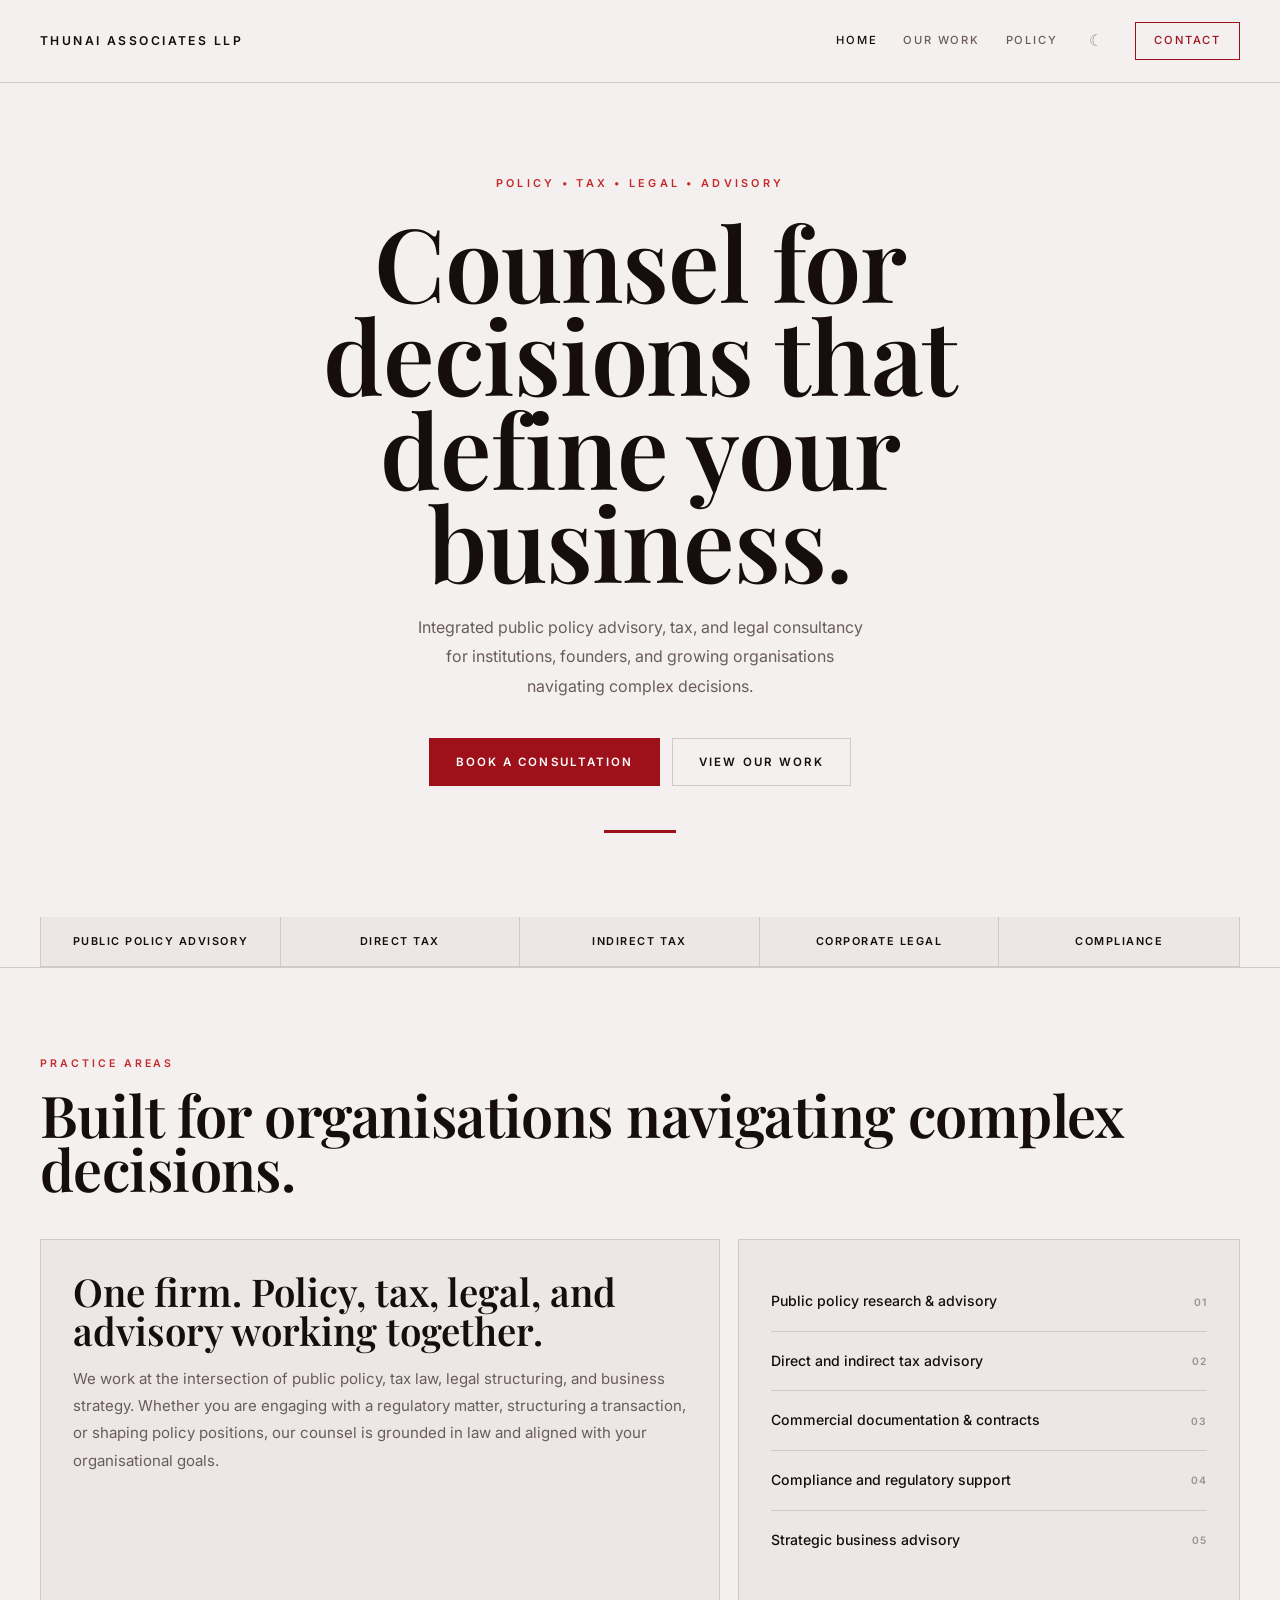
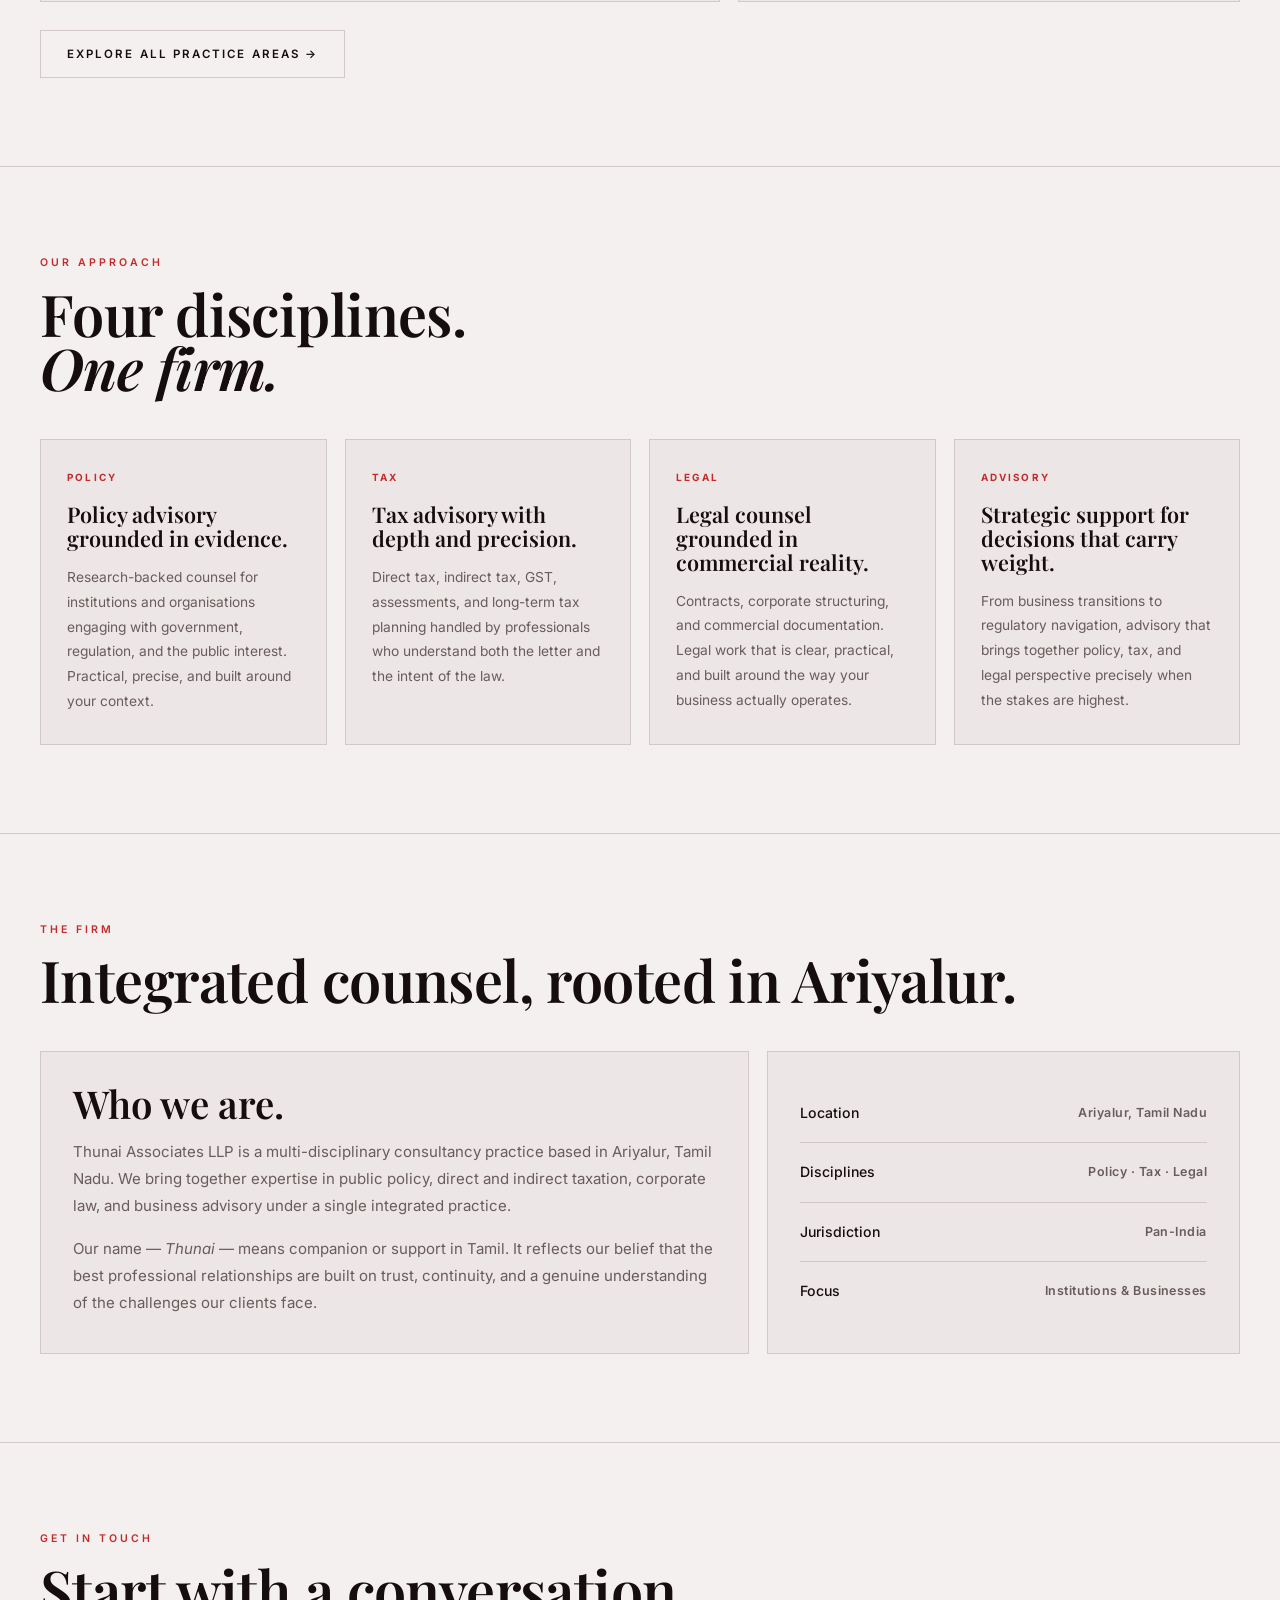
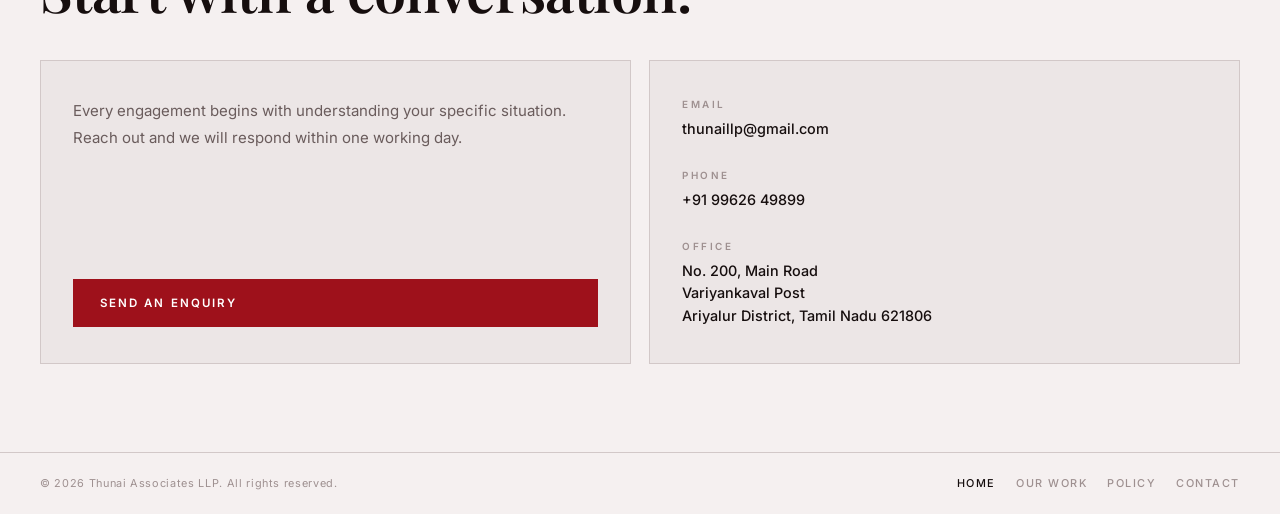
==== index.html @ a351bdb6 "Initial build: Thunai Associates LLP multi-page website Four-page static site (index, work, policy, " ====
<!DOCTYPE html>
<html lang="en">
<head>
  <meta charset="UTF-8">
  <meta name="viewport" content="width=device-width, initial-scale=1.0">
  <title>Thunai Associates LLP | Tax, Legal &amp; Advisory</title>
  <meta name="description" content="Thunai Associates LLP provides integrated public policy advisory, tax, legal, and business consultancy to founders, institutions, and growing organisations. Based in Ariyalur, Tamil Nadu.">
  <link rel="preconnect" href="https://fonts.googleapis.com">
  <link rel="preconnect" href="https://fonts.gstatic.com" crossorigin>
  <link href="https://fonts.googleapis.com/css2?family=Playfair+Display:ital,wght@0,500;0,600;1,500&family=Inter:wght@300;400;500;600&display=swap" rel="stylesheet">
  <link rel="stylesheet" href="style.css">
  <script>
    (function(){
      var t = localStorage.getItem('theme');
      if (t) document.documentElement.setAttribute('data-theme', t);
    })();
  </script>
</head>
<body>

  <!-- ═══ HEADER ══════════════════════════════════════ -->
  <header class="site-header">
    <div class="w">
      <div class="header-row">
        <a class="brand" href="index.html">Thunai Associates LLP</a>
        <nav class="site-nav">
          <a href="index.html">Home</a>
          <a href="work.html">Our Work</a>
          <a href="policy.html">Policy</a>
          <button id="theme-toggle" class="theme-toggle" aria-label="Toggle dark mode">☾</button>
          <a href="contact.html" class="nav-contact">Contact</a>
        </nav>
      </div>
    </div>
  </header>

  <!-- ═══ HERO ═════════════════════════════════════════ -->
  <section class="hero">
    <div class="w">
      <div class="hero-inner">
        <p class="eyebrow">Policy &bull; Tax &bull; Legal &bull; Advisory</p>
        <h1>Counsel for decisions that define your business.</h1>
        <p class="hero-sub">Integrated public policy advisory, tax, and legal consultancy for institutions, founders, and growing organisations navigating complex decisions.</p>
        <div class="action-row">
          <a class="btn btn-fill" href="contact.html">Book a Consultation</a>
          <a class="btn btn-outline" href="work.html">View Our Work</a>
        </div>
        <div class="red-rule"></div>
      </div>

      <div class="strip">
        <div class="strip-cell">Public Policy Advisory</div>
        <div class="strip-cell">Direct Tax</div>
        <div class="strip-cell">Indirect Tax</div>
        <div class="strip-cell">Corporate Legal</div>
        <div class="strip-cell">Compliance</div>
      </div>
    </div>
  </section>

  <!-- ═══ PRACTICE AREAS ═══════════════════════════════ -->
  <section class="section" id="services">
    <div class="w">
      <p class="sec-label">Practice Areas</p>
      <h2 class="sec-title">Built for organisations navigating complex decisions.</h2>

      <div class="pa-grid">
        <article class="panel">
          <h3 class="panel-title">One firm. Policy, tax, legal, and advisory working together.</h3>
          <p class="panel-body">We work at the intersection of public policy, tax law, legal structuring, and business strategy. Whether you are engaging with a regulatory matter, structuring a transaction, or shaping policy positions, our counsel is grounded in law and aligned with your organisational goals.</p>
        </article>

        <article class="panel">
          <div class="svc-list">
            <div class="svc-row">
              <span>Public policy research &amp; advisory</span>
              <span class="svc-num">01</span>
            </div>
            <div class="svc-row">
              <span>Direct and indirect tax advisory</span>
              <span class="svc-num">02</span>
            </div>
            <div class="svc-row">
              <span>Commercial documentation &amp; contracts</span>
              <span class="svc-num">03</span>
            </div>
            <div class="svc-row">
              <span>Compliance and regulatory support</span>
              <span class="svc-num">04</span>
            </div>
            <div class="svc-row">
              <span>Strategic business advisory</span>
              <span class="svc-num">05</span>
            </div>
          </div>
        </article>
      </div>

      <div style="margin-top: 28px;">
        <a class="btn btn-outline" href="work.html">Explore all practice areas &rarr;</a>
      </div>
    </div>
  </section>

  <!-- ═══ APPROACH ══════════════════════════════════════ -->
  <section class="section" id="approach">
    <div class="w">
      <p class="sec-label">Our Approach</p>
      <h2 class="sec-title">Four disciplines.<br><em>One firm.</em></h2>

      <div class="pillars" style="grid-template-columns: repeat(4, 1fr);">
        <div class="pillar">
          <span class="pillar-tag">Policy</span>
          <h3 class="pillar-title">Policy advisory grounded in evidence.</h3>
          <p class="pillar-body">Research-backed counsel for institutions and organisations engaging with government, regulation, and the public interest. Practical, precise, and built around your context.</p>
        </div>
        <div class="pillar">
          <span class="pillar-tag">Tax</span>
          <h3 class="pillar-title">Tax advisory with depth and precision.</h3>
          <p class="pillar-body">Direct tax, indirect tax, GST, assessments, and long-term tax planning handled by professionals who understand both the letter and the intent of the law.</p>
        </div>
        <div class="pillar">
          <span class="pillar-tag">Legal</span>
          <h3 class="pillar-title">Legal counsel grounded in commercial reality.</h3>
          <p class="pillar-body">Contracts, corporate structuring, and commercial documentation. Legal work that is clear, practical, and built around the way your business actually operates.</p>
        </div>
        <div class="pillar">
          <span class="pillar-tag">Advisory</span>
          <h3 class="pillar-title">Strategic support for decisions that carry weight.</h3>
          <p class="pillar-body">From business transitions to regulatory navigation, advisory that brings together policy, tax, and legal perspective precisely when the stakes are highest.</p>
        </div>
      </div>
    </div>
  </section>

  <!-- ═══ ABOUT ══════════════════════════════════════════ -->
  <section class="section" id="about">
    <div class="w">
      <p class="sec-label">The Firm</p>
      <h2 class="sec-title">Integrated counsel, rooted in Ariyalur.</h2>

      <div class="pa-grid" style="grid-template-columns: 1.2fr 0.8fr;">
        <article class="panel">
          <h3 class="panel-title">Who we are.</h3>
          <p class="panel-body">Thunai Associates LLP is a multi-disciplinary consultancy practice based in Ariyalur, Tamil Nadu. We bring together expertise in public policy, direct and indirect taxation, corporate law, and business advisory under a single integrated practice.</p>
          <p class="panel-body" style="margin-top: 16px;">Our name — <em>Thunai</em> — means companion or support in Tamil. It reflects our belief that the best professional relationships are built on trust, continuity, and a genuine understanding of the challenges our clients face.</p>
        </article>

        <article class="panel">
          <div class="svc-list">
            <div class="svc-row">
              <span>Location</span>
              <span class="svc-num" style="color: var(--muted); font-size: 0.78rem; letter-spacing: 0.04em;">Ariyalur, Tamil Nadu</span>
            </div>
            <div class="svc-row">
              <span>Disciplines</span>
              <span class="svc-num" style="color: var(--muted); font-size: 0.78rem; letter-spacing: 0.04em;">Policy · Tax · Legal</span>
            </div>
            <div class="svc-row">
              <span>Jurisdiction</span>
              <span class="svc-num" style="color: var(--muted); font-size: 0.78rem; letter-spacing: 0.04em;">Pan-India</span>
            </div>
            <div class="svc-row">
              <span>Focus</span>
              <span class="svc-num" style="color: var(--muted); font-size: 0.78rem; letter-spacing: 0.04em;">Institutions &amp; Businesses</span>
            </div>
          </div>
        </article>
      </div>
    </div>
  </section>

  <!-- ═══ CONTACT TEASER ════════════════════════════════ -->
  <section class="section" id="contact">
    <div class="w">
      <p class="sec-label">Get in Touch</p>
      <h2 class="sec-title">Start with a conversation.</h2>

      <div class="contact-grid">
        <div class="contact-cta">
          <div>
            <p class="contact-cta-body">Every engagement begins with understanding your specific situation. Reach out and we will respond within one working day.</p>
          </div>
          <a class="btn btn-fill" href="contact.html">Send an Enquiry</a>
        </div>

        <div class="contact-details">
          <div class="detail">
            <span class="detail-label">Email</span>
            <span class="detail-value">
              <a href="mailto:thunaillp@gmail.com">thunaillp@gmail.com</a>
            </span>
          </div>
          <div class="detail">
            <span class="detail-label">Phone</span>
            <span class="detail-value">
              <a href="tel:+919962649899">+91 99626 49899</a>
            </span>
          </div>
          <div class="detail">
            <span class="detail-label">Office</span>
            <span class="detail-value">
              No. 200, Main Road<br>
              Variyankaval Post<br>
              Ariyalur District, Tamil Nadu 621806
            </span>
          </div>
        </div>
      </div>
    </div>
  </section>

  <!-- ═══ FOOTER ════════════════════════════════════════ -->
  <footer class="site-footer">
    <div class="w">
      <div class="footer-row">
        <span class="footer-copy">&copy; 2026 Thunai Associates LLP. All rights reserved.</span>
        <nav class="footer-nav">
          <a href="index.html">Home</a>
          <a href="work.html">Our Work</a>
          <a href="policy.html">Policy</a>
          <a href="contact.html">Contact</a>
        </nav>
      </div>
    </div>
  </footer>

  <script>
    // Dark mode toggle
    (function(){
      var btn = document.getElementById('theme-toggle');
      var root = document.documentElement;
      function updateIcon(){
        btn.textContent = root.getAttribute('data-theme') === 'dark' ? '☀' : '☾';
      }
      updateIcon();
      btn.addEventListener('click', function(){
        var current = root.getAttribute('data-theme');
        var isDark = current === 'dark' ||
          (!current && window.matchMedia('(prefers-color-scheme: dark)').matches);
        var next = isDark ? 'light' : 'dark';
        root.setAttribute('data-theme', next);
        localStorage.setItem('theme', next);
        updateIcon();
      });
    })();

    // Active nav
    (function(){
      var p = location.pathname.split('/').pop() || 'index.html';
      if (!p) p = 'index.html';
      document.querySelectorAll('.site-nav a, .footer-nav a').forEach(function(a){
        if (a.getAttribute('href') === p) a.classList.add('active-nav');
      });
    })();
  </script>

</body>
</html>
---- style.css ----
/* ─── TOKENS ──────────────────────────────────── */

:root {
  color-scheme: light dark;
  --bg:        #f5f0f0;
  --bg-2:      #ede7e7;
  --panel:     #ece6e6;
  --panel-2:   #e4dddd;
  --line:      #d2c8c8;
  --text:      #160e0e;
  --muted:     #6a5c5c;
  --faint:     #9e9090;
  --red:       #9e111b;
  --red-dark:  #7c0d15;
  --red-label: #c42a2a;
}

@media (prefers-color-scheme: dark) {
  :root {
    --bg:      #070505;
    --bg-2:    #0d0b0b;
    --panel:   #120f0f;
    --panel-2: #181414;
    --line:    #252020;
    --text:    #f2ecec;
    --muted:   #9a8b8b;
    --faint:   #6a5e5e;
  }
}

[data-theme="dark"] {
  --bg:      #070505;
  --bg-2:    #0d0b0b;
  --panel:   #120f0f;
  --panel-2: #181414;
  --line:    #252020;
  --text:    #f2ecec;
  --muted:   #9a8b8b;
  --faint:   #6a5e5e;
}

[data-theme="light"] {
  --bg:        #f5f0f0;
  --bg-2:      #ede7e7;
  --panel:     #ece6e6;
  --panel-2:   #e4dddd;
  --line:      #d2c8c8;
  --text:      #160e0e;
  --muted:     #6a5c5c;
  --faint:     #9e9090;
  --red:       #9e111b;
  --red-dark:  #7c0d15;
  --red-label: #c42a2a;
}

/* ─── RESET ───────────────────────────────────── */

*, *::before, *::after {
  box-sizing: border-box;
  margin: 0;
  padding: 0;
}

html { scroll-behavior: smooth; }

body {
  background: var(--bg);
  color: var(--text);
  font-family: 'Inter', Arial, sans-serif;
  font-size: 16px;
  font-weight: 400;
  line-height: 1.6;
  -webkit-font-smoothing: antialiased;
}

/* ─── LAYOUT ──────────────────────────────────── */

.w {
  width: min(1200px, calc(100% - 48px));
  margin: 0 auto;
}

/* ─── HEADER ──────────────────────────────────── */

.site-header {
  position: sticky;
  top: 0;
  z-index: 100;
  background: var(--bg);
  border-bottom: 1px solid var(--line);
}

.header-row {
  display: flex;
  justify-content: space-between;
  align-items: center;
  padding: 22px 0;
}

.brand {
  font-size: 0.76rem;
  font-weight: 600;
  letter-spacing: 0.2em;
  text-transform: uppercase;
  color: var(--text);
  text-decoration: none;
}

.site-nav {
  display: flex;
  align-items: center;
  gap: 26px;
}

.site-nav a {
  font-size: 0.7rem;
  font-weight: 500;
  letter-spacing: 0.16em;
  text-transform: uppercase;
  color: var(--muted);
  text-decoration: none;
  transition: color 0.18s;
}

.site-nav a:hover { color: var(--text); }

.site-nav a.active-nav { color: var(--text); }

.nav-contact {
  padding: 9px 18px;
  border: 1px solid var(--red) !important;
  color: var(--red) !important;
  transition: background 0.18s, color 0.18s !important;
}

.nav-contact:hover,
.nav-contact.active-nav {
  background: var(--red) !important;
  color: #fff !important;
}

/* ─── THEME TOGGLE ────────────────────────────── */

.theme-toggle {
  background: none;
  border: none;
  cursor: pointer;
  color: var(--faint);
  font-size: 1rem;
  line-height: 1;
  padding: 4px 6px;
  transition: color 0.18s;
  display: flex;
  align-items: center;
}

.theme-toggle:hover { color: var(--text); }

/* ─── HERO ────────────────────────────────────── */

.hero {
  border-bottom: 1px solid var(--line);
}

.hero-inner {
  min-height: calc(100svh - 66px);
  display: flex;
  flex-direction: column;
  justify-content: center;
  align-items: center;
  text-align: center;
  padding: 80px 0 72px;
}

.eyebrow {
  font-size: 0.68rem;
  font-weight: 600;
  letter-spacing: 0.3em;
  text-transform: uppercase;
  color: var(--red-label);
  margin-bottom: 22px;
}

.hero h1 {
  font-family: 'Playfair Display', Georgia, serif;
  font-size: clamp(3rem, 8vw, 7.2rem);
  font-weight: 600;
  line-height: 0.91;
  letter-spacing: -0.01em;
  max-width: 13ch;
  margin-bottom: 26px;
}

.hero-sub {
  max-width: 46ch;
  color: var(--muted);
  font-size: 1rem;
  line-height: 1.85;
  font-weight: 400;
  margin-bottom: 36px;
}

.action-row {
  display: flex;
  gap: 12px;
  justify-content: center;
  flex-wrap: wrap;
}

/* ─── PAGE HERO (interior pages) ─────────────── */

.page-hero {
  border-bottom: 1px solid var(--line);
  padding: 72px 0 60px;
}

.page-hero .eyebrow {
  margin-bottom: 18px;
}

.page-hero-title {
  font-family: 'Playfair Display', Georgia, serif;
  font-size: clamp(2.4rem, 5vw, 4.8rem);
  font-weight: 600;
  line-height: 0.92;
  letter-spacing: -0.01em;
  max-width: 20ch;
  margin-bottom: 20px;
}

.page-hero-sub {
  max-width: 52ch;
  color: var(--muted);
  font-size: 1rem;
  line-height: 1.85;
}

/* ─── BUTTONS ─────────────────────────────────── */

.btn {
  display: inline-block;
  padding: 14px 26px;
  font-size: 0.72rem;
  font-weight: 600;
  letter-spacing: 0.18em;
  text-transform: uppercase;
  text-decoration: none;
  transition: background 0.18s, border-color 0.18s, color 0.18s;
  cursor: pointer;
  font-family: inherit;
}

.btn-fill {
  background: var(--red);
  border: 1px solid var(--red);
  color: #fff;
}

.btn-fill:hover {
  background: var(--red-dark);
  border-color: var(--red-dark);
}

.btn-outline {
  background: transparent;
  border: 1px solid var(--line);
  color: var(--text);
}

.btn-outline:hover {
  border-color: var(--muted);
  background: var(--panel);
}

.red-rule {
  width: 72px;
  height: 3px;
  background: var(--red);
  margin: 44px auto 0;
}

/* ─── SERVICE STRIP ───────────────────────────── */

.strip {
  display: grid;
  grid-template-columns: repeat(5, minmax(0, 1fr));
  border: 1px solid var(--line);
  border-top: none;
}

.strip-cell {
  padding: 16px 12px;
  border-right: 1px solid var(--line);
  background: var(--panel);
  font-size: 0.68rem;
  font-weight: 600;
  letter-spacing: 0.14em;
  text-transform: uppercase;
  color: var(--text);
  text-align: center;
  transition: background 0.18s, color 0.18s;
}

.strip-cell:last-child { border-right: 0; }

.strip-cell:hover {
  background: var(--panel-2);
  color: var(--red-label);
}

/* ─── SECTION BASE ────────────────────────────── */

.section {
  padding: 88px 0;
  border-bottom: 1px solid var(--line);
}

.sec-label {
  font-size: 0.66rem;
  font-weight: 600;
  letter-spacing: 0.28em;
  text-transform: uppercase;
  color: var(--red-label);
  margin-bottom: 14px;
}

.sec-title {
  font-family: 'Playfair Display', Georgia, serif;
  font-size: clamp(2rem, 4.5vw, 3.8rem);
  font-weight: 600;
  line-height: 0.94;
  letter-spacing: -0.01em;
}

/* ─── PRACTICE AREAS ──────────────────────────── */

.pa-grid {
  display: grid;
  grid-template-columns: 1.15fr 0.85fr;
  gap: 18px;
  margin-top: 44px;
}

.panel {
  border: 1px solid var(--line);
  background: var(--panel);
  padding: 32px;
}

.panel-title {
  font-family: 'Playfair Display', Georgia, serif;
  font-size: clamp(1.7rem, 3vw, 2.6rem);
  font-weight: 600;
  line-height: 1.0;
  margin-bottom: 16px;
}

.panel-body {
  color: var(--muted);
  font-size: 0.94rem;
  line-height: 1.8;
}

.svc-list { margin-top: 0; }

.svc-row {
  display: flex;
  justify-content: space-between;
  align-items: center;
  padding: 18px 0;
  border-bottom: 1px solid var(--line);
  font-size: 0.88rem;
  font-weight: 500;
  transition: color 0.18s;
  cursor: default;
}

.svc-row:last-child { border-bottom: 0; }
.svc-row:hover { color: var(--red-label); }

.svc-num {
  font-size: 0.64rem;
  font-weight: 600;
  letter-spacing: 0.12em;
  color: var(--faint);
  transition: color 0.18s;
}

.svc-row:hover .svc-num { color: var(--red-label); }

/* ─── APPROACH PILLARS ────────────────────────── */

.pillars {
  display: grid;
  grid-template-columns: repeat(3, 1fr);
  gap: 18px;
  margin-top: 44px;
}

.pillar {
  border: 1px solid var(--line);
  background: var(--panel);
  padding: 30px 26px;
}

.pillar-tag {
  display: block;
  font-size: 0.62rem;
  font-weight: 700;
  letter-spacing: 0.22em;
  text-transform: uppercase;
  color: var(--red-label);
  margin-bottom: 18px;
}

.pillar-title {
  font-family: 'Playfair Display', Georgia, serif;
  font-size: 1.35rem;
  font-weight: 600;
  line-height: 1.1;
  margin-bottom: 14px;
}

.pillar-body {
  color: var(--muted);
  font-size: 0.86rem;
  line-height: 1.8;
}

/* ─── CONTACT ─────────────────────────────────── */

.contact-grid {
  display: grid;
  grid-template-columns: 1fr 1fr;
  gap: 18px;
  margin-top: 44px;
}

.contact-cta {
  border: 1px solid var(--line);
  background: var(--panel);
  padding: 36px 32px;
  display: flex;
  flex-direction: column;
  justify-content: space-between;
}

.contact-cta-title {
  font-family: 'Playfair Display', Georgia, serif;
  font-size: clamp(1.8rem, 3vw, 2.6rem);
  font-weight: 600;
  line-height: 1.0;
  margin-bottom: 14px;
}

.contact-cta-body {
  color: var(--muted);
  font-size: 0.94rem;
  line-height: 1.8;
  margin-bottom: 32px;
}

.contact-details {
  border: 1px solid var(--line);
  background: var(--panel);
  padding: 36px 32px;
  display: flex;
  flex-direction: column;
  gap: 28px;
}

.detail {
  display: flex;
  flex-direction: column;
  gap: 5px;
}

.detail-label {
  font-size: 0.62rem;
  font-weight: 600;
  letter-spacing: 0.26em;
  text-transform: uppercase;
  color: var(--faint);
}

.detail-value {
  font-size: 0.9rem;
  font-weight: 500;
  color: var(--text);
  line-height: 1.55;
}

.detail-value a {
  color: var(--text);
  text-decoration: none;
  transition: color 0.18s;
}

.detail-value a:hover { color: var(--red-label); }

/* ─── WORK AREAS ──────────────────────────────── */

.work-area {
  border: 1px solid var(--line);
  background: var(--panel);
  padding: 36px 32px;
  margin-bottom: 18px;
}

.work-tag {
  display: block;
  font-size: 0.62rem;
  font-weight: 700;
  letter-spacing: 0.22em;
  text-transform: uppercase;
  color: var(--red-label);
  margin-bottom: 12px;
}

.work-title {
  font-family: 'Playfair Display', Georgia, serif;
  font-size: 1.5rem;
  font-weight: 600;
  line-height: 1.1;
  margin-bottom: 12px;
}

.work-body {
  color: var(--muted);
  font-size: 0.94rem;
  line-height: 1.8;
}

.work-case-list {
  list-style: none;
  padding: 0;
  margin-top: 22px;
}

.work-case-list li {
  padding: 14px 0;
  border-bottom: 1px solid var(--line);
  font-size: 0.88rem;
  font-weight: 500;
  transition: color 0.18s;
  display: flex;
  justify-content: space-between;
  align-items: center;
}

.work-case-list li:last-child { border-bottom: 0; }
.work-case-list li:hover { color: var(--red-label); }

/* ─── POLICY BODY ─────────────────────────────── */

.policy-section {
  padding: 72px 0;
  border-bottom: 1px solid var(--line);
}

.policy-body {
  max-width: 72ch;
  color: var(--muted);
  font-size: 0.94rem;
  line-height: 1.9;
  margin-top: 36px;
}

.policy-body h3 {
  font-family: 'Playfair Display', Georgia, serif;
  font-size: 1.2rem;
  font-weight: 600;
  margin: 36px 0 10px;
  color: var(--text);
  line-height: 1.2;
}

.policy-body h3:first-child { margin-top: 0; }

.policy-body p,
.policy-body ul {
  margin-bottom: 18px;
}

.policy-body ul {
  padding-left: 20px;
}

.policy-body ul li {
  margin-bottom: 6px;
}

/* ─── FORMS ───────────────────────────────────── */

.form-section {
  border: 1px solid var(--line);
  background: var(--panel);
  padding: 40px 36px;
  margin-bottom: 18px;
}

.form-title {
  font-family: 'Playfair Display', Georgia, serif;
  font-size: clamp(1.8rem, 3vw, 2.6rem);
  font-weight: 600;
  line-height: 1.0;
  margin-bottom: 10px;
}

.form-intro {
  color: var(--muted);
  font-size: 0.94rem;
  line-height: 1.8;
  margin-bottom: 32px;
  max-width: 60ch;
}

.form-grid {
  display: grid;
  grid-template-columns: 1fr 1fr;
  gap: 14px;
}

.field {
  display: flex;
  flex-direction: column;
  gap: 6px;
}

.field-full {
  grid-column: 1 / -1;
}

.field label {
  font-size: 0.62rem;
  font-weight: 600;
  letter-spacing: 0.2em;
  text-transform: uppercase;
  color: var(--faint);
}

.field input,
.field select,
.field textarea {
  background: var(--bg-2);
  border: 1px solid var(--line);
  color: var(--text);
  padding: 11px 14px;
  font-family: inherit;
  font-size: 0.9rem;
  width: 100%;
  transition: border-color 0.18s;
  appearance: none;
  -webkit-appearance: none;
}

.field select {
  background-image: url("data:image/svg+xml,%3Csvg xmlns='http://www.w3.org/2000/svg' width='12' height='8' viewBox='0 0 12 8'%3E%3Cpath d='M1 1l5 5 5-5' stroke='%239e9090' stroke-width='1.5' fill='none' stroke-linecap='round'/%3E%3C/svg%3E");
  background-repeat: no-repeat;
  background-position: right 14px center;
  padding-right: 36px;
}

.field input:focus,
.field select:focus,
.field textarea:focus {
  outline: none;
  border-color: var(--red);
}

.field textarea {
  resize: vertical;
  min-height: 120px;
  line-height: 1.6;
}

.form-submit {
  margin-top: 24px;
}

.btn-block {
  display: block;
  width: 100%;
  text-align: center;
}

.form-divider {
  border: none;
  border-top: 1px solid var(--line);
  margin: 64px 0;
  position: relative;
}

.form-divider-label {
  position: absolute;
  top: 50%;
  left: 50%;
  transform: translate(-50%, -50%);
  background: var(--bg);
  padding: 0 16px;
  font-size: 0.64rem;
  font-weight: 600;
  letter-spacing: 0.2em;
  text-transform: uppercase;
  color: var(--faint);
}

/* ─── CTA STRIP ───────────────────────────────── */

.cta-strip {
  border: 1px solid var(--line);
  background: var(--panel);
  padding: 44px 36px;
  margin-top: 44px;
  display: flex;
  justify-content: space-between;
  align-items: center;
  gap: 24px;
  flex-wrap: wrap;
}

.cta-strip-text {
  font-family: 'Playfair Display', Georgia, serif;
  font-size: clamp(1.4rem, 2.5vw, 2rem);
  font-weight: 600;
  line-height: 1.1;
}

.cta-strip-btns {
  display: flex;
  gap: 12px;
  flex-wrap: wrap;
}

/* ─── GOOGLE FORM LINK PANEL ──────────────────── */

.google-form-panel {
  border: 1px solid var(--line);
  background: var(--panel);
  padding: 40px 36px;
  margin-bottom: 18px;
}

/* ─── FOOTER ──────────────────────────────────── */

.site-footer {
  padding: 22px 0;
}

.footer-row {
  display: flex;
  justify-content: space-between;
  align-items: center;
}

.footer-copy {
  font-size: 0.68rem;
  color: var(--faint);
  letter-spacing: 0.06em;
}

.footer-nav {
  display: flex;
  gap: 20px;
}

.footer-nav a {
  font-size: 0.68rem;
  font-weight: 500;
  letter-spacing: 0.14em;
  text-transform: uppercase;
  color: var(--faint);
  text-decoration: none;
  transition: color 0.18s;
}

.footer-nav a:hover { color: var(--text); }
.footer-nav a.active-nav { color: var(--text); }

/* ─── RESPONSIVE ──────────────────────────────── */

@media (max-width: 960px) {
  .w { width: calc(100% - 40px); }

  .site-nav a:not(.nav-contact):not(.theme-toggle-wrap) { display: none; }

  .strip {
    grid-template-columns: repeat(2, 1fr);
    border-top: 1px solid var(--line);
    margin-top: 40px;
  }

  .strip-cell {
    border-bottom: 1px solid var(--line);
  }

  .strip-cell:nth-child(2n) { border-right: 0; }
  .strip-cell:nth-last-child(-n+1) { border-bottom: 0; }

  .red-rule { margin-top: 0; }

  .pa-grid,
  .contact-grid {
    grid-template-columns: 1fr;
  }

  .pillars {
    grid-template-columns: 1fr;
  }

  .form-grid {
    grid-template-columns: 1fr;
  }

  .field-full {
    grid-column: 1;
  }

  .cta-strip {
    flex-direction: column;
    align-items: flex-start;
  }

  .footer-row {
    flex-direction: column;
    gap: 14px;
    text-align: center;
  }
}

@media (max-width: 540px) {
  .w { width: calc(100% - 28px); }

  .strip {
    grid-template-columns: 1fr;
  }

  .strip-cell {
    border-right: 0;
    border-bottom: 1px solid var(--line);
  }

  .strip-cell:last-child { border-bottom: 0; }

  .form-section {
    padding: 28px 20px;
  }

  .panel {
    padding: 24px 20px;
  }
}
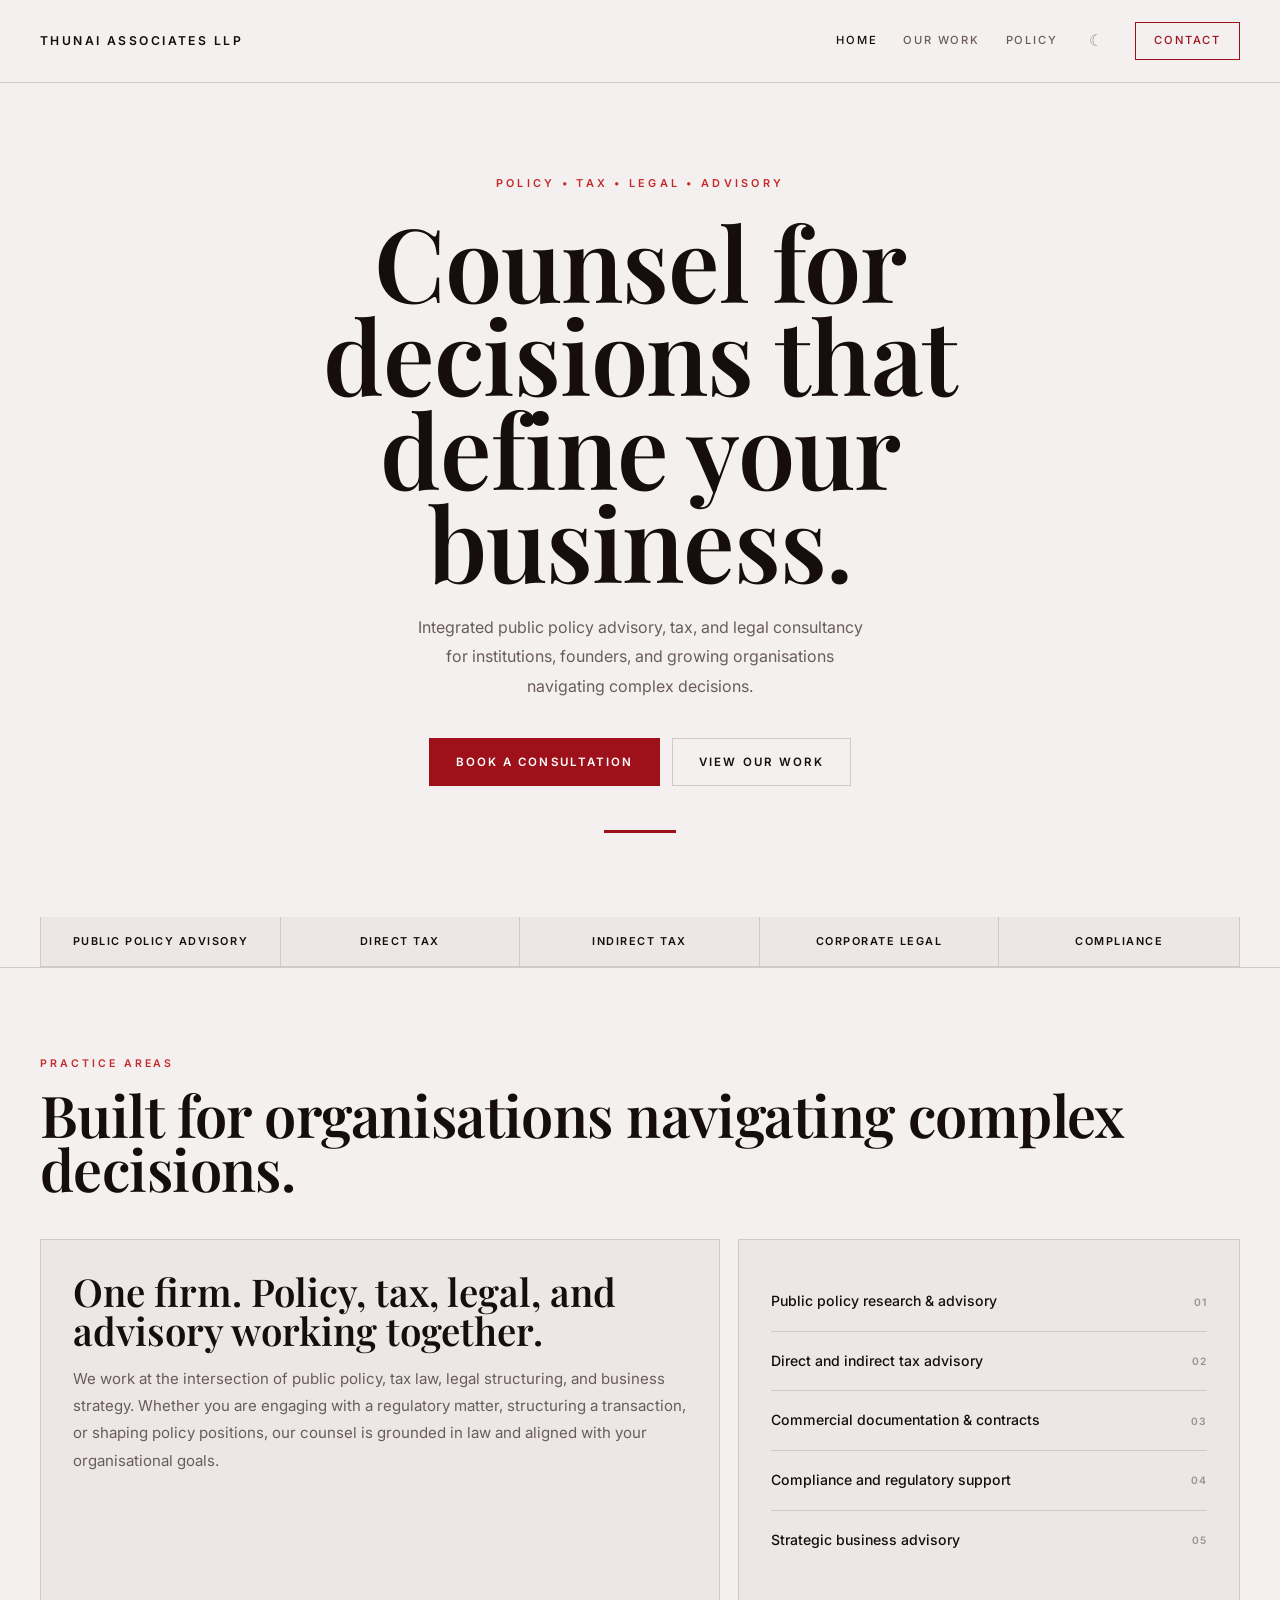
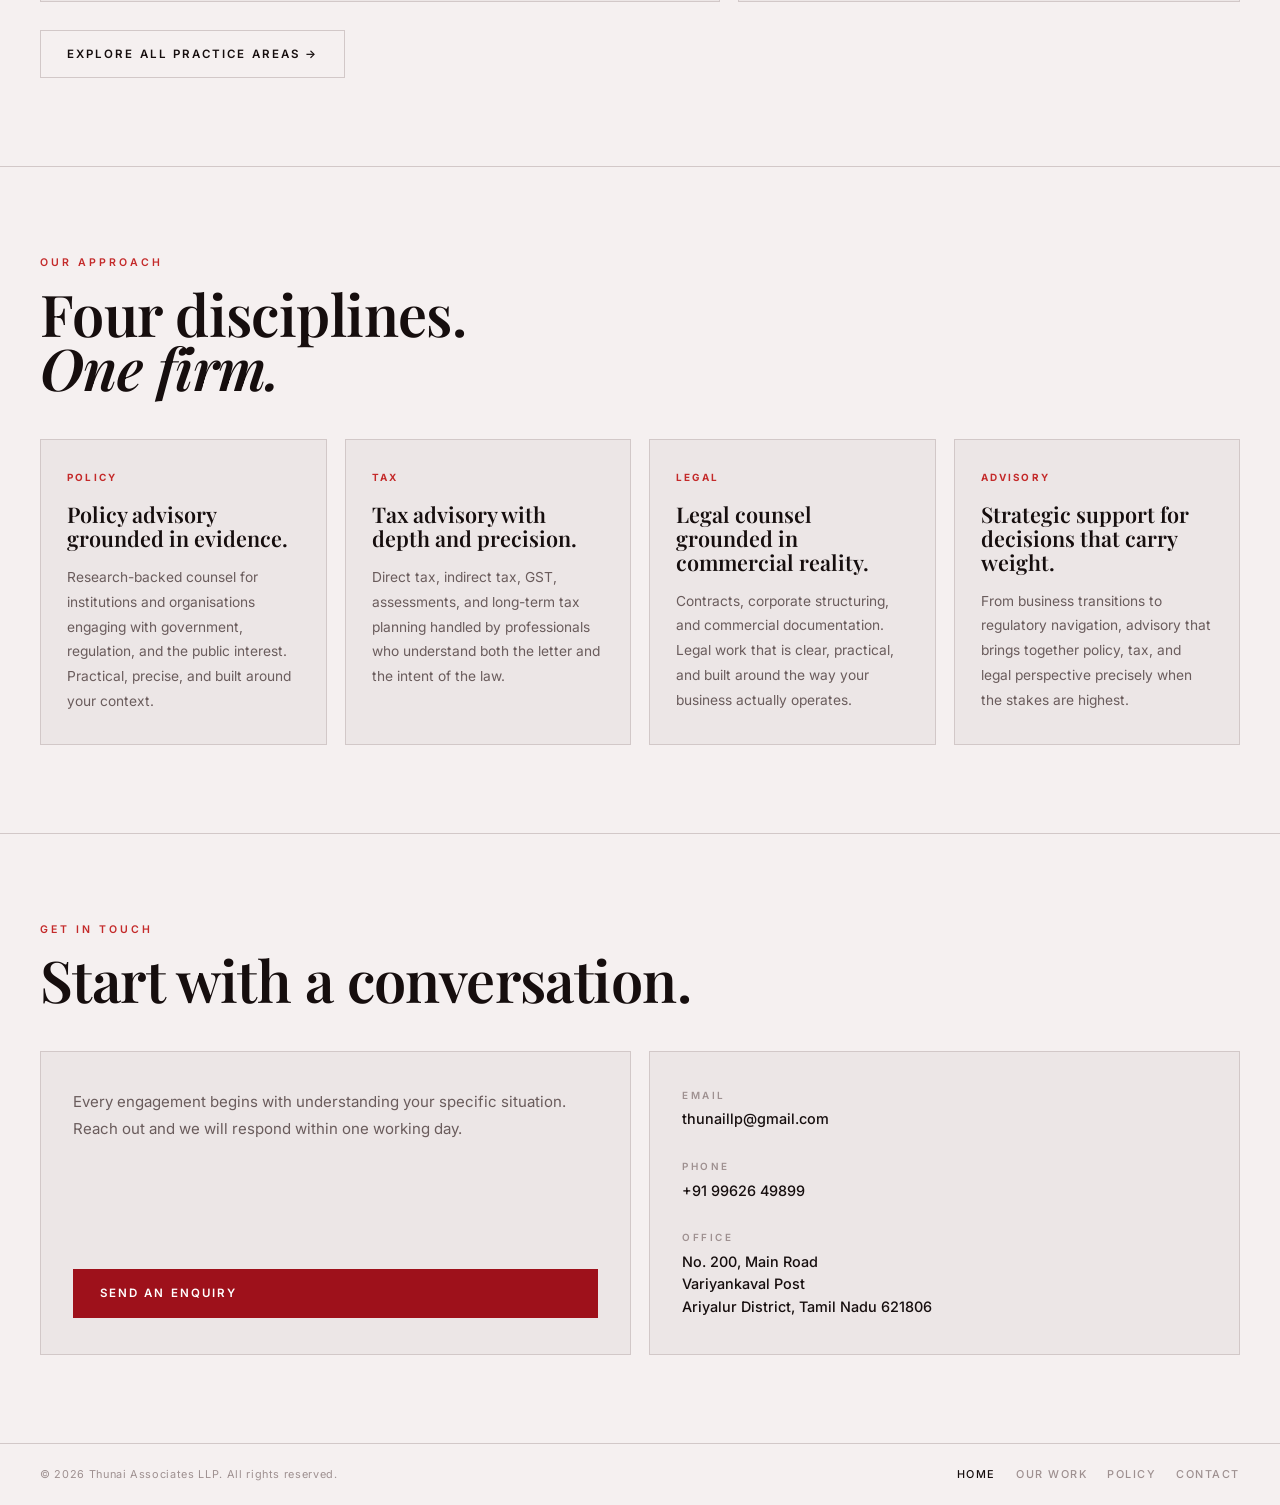
==== commit a2507093: "Remove Ariyalur from branding/meta, delete THE FIRM section, trim org form intro - All meta descript" ====
--- a/index.html
+++ b/index.html
@@ -4,11 +4,61 @@
   <meta charset="UTF-8">
   <meta name="viewport" content="width=device-width, initial-scale=1.0">
   <title>Thunai Associates LLP | Tax, Legal &amp; Advisory</title>
-  <meta name="description" content="Thunai Associates LLP provides integrated public policy advisory, tax, legal, and business consultancy to founders, institutions, and growing organisations. Based in Ariyalur, Tamil Nadu.">
+  <meta name="description" content="Thunai Associates LLP provides integrated public policy advisory, tax, legal, and business consultancy to founders, institutions, and growing organisations across India.">
   <link rel="preconnect" href="https://fonts.googleapis.com">
   <link rel="preconnect" href="https://fonts.gstatic.com" crossorigin>
   <link href="https://fonts.googleapis.com/css2?family=Playfair+Display:ital,wght@0,500;0,600;1,500&family=Inter:wght@300;400;500;600&display=swap" rel="stylesheet">
+  <link rel="icon" type="image/svg+xml" href="favicon.svg">
   <link rel="stylesheet" href="style.css">
+
+  <!-- Open Graph -->
+  <meta property="og:type" content="website">
+  <meta property="og:site_name" content="Thunai Associates LLP">
+  <meta property="og:title" content="Thunai Associates LLP | Tax, Legal &amp; Advisory">
+  <meta property="og:description" content="Integrated public policy advisory, tax, and legal consultancy for institutions, founders, and growing organisations across India.">
+  <meta property="og:url" content="https://webe-sable.vercel.app/">
+  <meta name="twitter:card" content="summary">
+  <meta name="twitter:title" content="Thunai Associates LLP | Tax, Legal &amp; Advisory">
+  <meta name="twitter:description" content="Integrated public policy advisory, tax, and legal consultancy for institutions, founders, and growing organisations across India.">
+
+  <script type="application/ld+json">
+  {
+    "@context": "https://schema.org",
+    "@type": "LegalService",
+    "name": "Thunai Associates LLP",
+    "alternateName": "Thunai Associates",
+    "description": "Integrated public policy advisory, direct and indirect tax, corporate legal, compliance, and business advisory services across India.",
+    "url": "https://webe-sable.vercel.app",
+    "telephone": "+919962649899",
+    "email": "thunaillp@gmail.com",
+    "address": {
+      "@type": "PostalAddress",
+      "streetAddress": "No. 200, Main Road, Variyankaval Post",
+      "addressLocality": "Ariyalur",
+      "addressRegion": "Tamil Nadu",
+      "postalCode": "621806",
+      "addressCountry": "IN"
+    },
+    "openingHours": "Mo-Sa 09:30-18:00",
+    "areaServed": {
+      "@type": "Country",
+      "name": "India"
+    },
+    "hasOfferCatalog": {
+      "@type": "OfferCatalog",
+      "name": "Practice Areas",
+      "itemListElement": [
+        { "@type": "Offer", "itemOffered": { "@type": "Service", "name": "Public Policy Advisory" } },
+        { "@type": "Offer", "itemOffered": { "@type": "Service", "name": "Direct Tax Advisory" } },
+        { "@type": "Offer", "itemOffered": { "@type": "Service", "name": "Indirect Tax and GST" } },
+        { "@type": "Offer", "itemOffered": { "@type": "Service", "name": "Corporate and Commercial Legal" } },
+        { "@type": "Offer", "itemOffered": { "@type": "Service", "name": "Compliance and Regulatory" } },
+        { "@type": "Offer", "itemOffered": { "@type": "Service", "name": "Business and Strategic Advisory" } }
+      ]
+    }
+  }
+  </script>
+
   <script>
     (function(){
       var t = localStorage.getItem('theme');
@@ -30,7 +80,16 @@
           <button id="theme-toggle" class="theme-toggle" aria-label="Toggle dark mode">☾</button>
           <a href="contact.html" class="nav-contact">Contact</a>
         </nav>
-      </div>
+        <button id="nav-toggle" class="nav-toggle" aria-label="Open navigation">
+          <span></span><span></span><span></span>
+        </button>
+      </div>
+      <nav class="nav-mobile w" id="nav-mobile">
+        <a href="index.html">Home</a>
+        <a href="work.html">Our Work</a>
+        <a href="policy.html">Policy</a>
+        <a href="contact.html">Contact</a>
+      </nav>
     </div>
   </header>
 
@@ -129,43 +188,6 @@
           <h3 class="pillar-title">Strategic support for decisions that carry weight.</h3>
           <p class="pillar-body">From business transitions to regulatory navigation, advisory that brings together policy, tax, and legal perspective precisely when the stakes are highest.</p>
         </div>
-      </div>
-    </div>
-  </section>
-
-  <!-- ═══ ABOUT ══════════════════════════════════════════ -->
-  <section class="section" id="about">
-    <div class="w">
-      <p class="sec-label">The Firm</p>
-      <h2 class="sec-title">Integrated counsel, rooted in Ariyalur.</h2>
-
-      <div class="pa-grid" style="grid-template-columns: 1.2fr 0.8fr;">
-        <article class="panel">
-          <h3 class="panel-title">Who we are.</h3>
-          <p class="panel-body">Thunai Associates LLP is a multi-disciplinary consultancy practice based in Ariyalur, Tamil Nadu. We bring together expertise in public policy, direct and indirect taxation, corporate law, and business advisory under a single integrated practice.</p>
-          <p class="panel-body" style="margin-top: 16px;">Our name — <em>Thunai</em> — means companion or support in Tamil. It reflects our belief that the best professional relationships are built on trust, continuity, and a genuine understanding of the challenges our clients face.</p>
-        </article>
-
-        <article class="panel">
-          <div class="svc-list">
-            <div class="svc-row">
-              <span>Location</span>
-              <span class="svc-num" style="color: var(--muted); font-size: 0.78rem; letter-spacing: 0.04em;">Ariyalur, Tamil Nadu</span>
-            </div>
-            <div class="svc-row">
-              <span>Disciplines</span>
-              <span class="svc-num" style="color: var(--muted); font-size: 0.78rem; letter-spacing: 0.04em;">Policy · Tax · Legal</span>
-            </div>
-            <div class="svc-row">
-              <span>Jurisdiction</span>
-              <span class="svc-num" style="color: var(--muted); font-size: 0.78rem; letter-spacing: 0.04em;">Pan-India</span>
-            </div>
-            <div class="svc-row">
-              <span>Focus</span>
-              <span class="svc-num" style="color: var(--muted); font-size: 0.78rem; letter-spacing: 0.04em;">Institutions &amp; Businesses</span>
-            </div>
-          </div>
-        </article>
       </div>
     </div>
   </section>
@@ -249,10 +271,22 @@
     (function(){
       var p = location.pathname.split('/').pop() || 'index.html';
       if (!p) p = 'index.html';
-      document.querySelectorAll('.site-nav a, .footer-nav a').forEach(function(a){
+      document.querySelectorAll('.site-nav a, .footer-nav a, .nav-mobile a').forEach(function(a){
         if (a.getAttribute('href') === p) a.classList.add('active-nav');
       });
     })();
+
+    // Hamburger
+    (function(){
+      var toggle = document.getElementById('nav-toggle');
+      var mobile = document.getElementById('nav-mobile');
+      if (toggle && mobile) {
+        toggle.addEventListener('click', function(){
+          toggle.classList.toggle('open');
+          mobile.classList.toggle('open');
+        });
+      }
+    })();
   </script>
 
 </body>
--- a/style.css
+++ b/style.css
@@ -139,6 +139,55 @@
   color: #fff !important;
 }
 
+/* ─── HAMBURGER TOGGLE ────────────────────────── */
+
+.nav-toggle {
+  display: none;
+  flex-direction: column;
+  gap: 5px;
+  background: none;
+  border: none;
+  cursor: pointer;
+  padding: 4px;
+}
+
+.nav-toggle span {
+  display: block;
+  width: 22px;
+  height: 1.5px;
+  background: var(--text);
+  transition: transform 0.18s, opacity 0.18s;
+}
+
+.nav-toggle.open span:nth-child(1) { transform: translateY(6.5px) rotate(45deg); }
+.nav-toggle.open span:nth-child(2) { opacity: 0; }
+.nav-toggle.open span:nth-child(3) { transform: translateY(-6.5px) rotate(-45deg); }
+
+.nav-mobile {
+  display: none;
+  flex-direction: column;
+  border-top: 1px solid var(--line);
+  padding-bottom: 8px;
+}
+
+.nav-mobile.open { display: flex; }
+
+.nav-mobile a {
+  padding: 15px 0;
+  border-bottom: 1px solid var(--line);
+  font-size: 0.7rem;
+  font-weight: 500;
+  letter-spacing: 0.16em;
+  text-transform: uppercase;
+  color: var(--muted);
+  text-decoration: none;
+  transition: color 0.18s;
+}
+
+.nav-mobile a:last-child { border-bottom: 0; }
+.nav-mobile a:hover { color: var(--text); }
+.nav-mobile a.active-nav { color: var(--text); }
+
 /* ─── THEME TOGGLE ────────────────────────────── */
 
 .theme-toggle {
@@ -559,11 +608,16 @@
 }
 
 .policy-body {
-  max-width: 72ch;
+  max-width: 100%;
   color: var(--muted);
   font-size: 0.94rem;
   line-height: 1.9;
   margin-top: 36px;
+  text-align: justify;
+  text-justify: inter-word;
+  hyphens: none;
+  word-break: normal;
+  overflow-wrap: break-word;
 }
 
 .policy-body h3 {
@@ -782,7 +836,10 @@
 @media (max-width: 960px) {
   .w { width: calc(100% - 40px); }
 
-  .site-nav a:not(.nav-contact):not(.theme-toggle-wrap) { display: none; }
+  .nav-toggle { display: flex; }
+
+  .site-nav a:not(.nav-contact) { display: none; }
+  .site-nav .theme-toggle { display: none; }
 
   .strip {
     grid-template-columns: repeat(2, 1fr);
